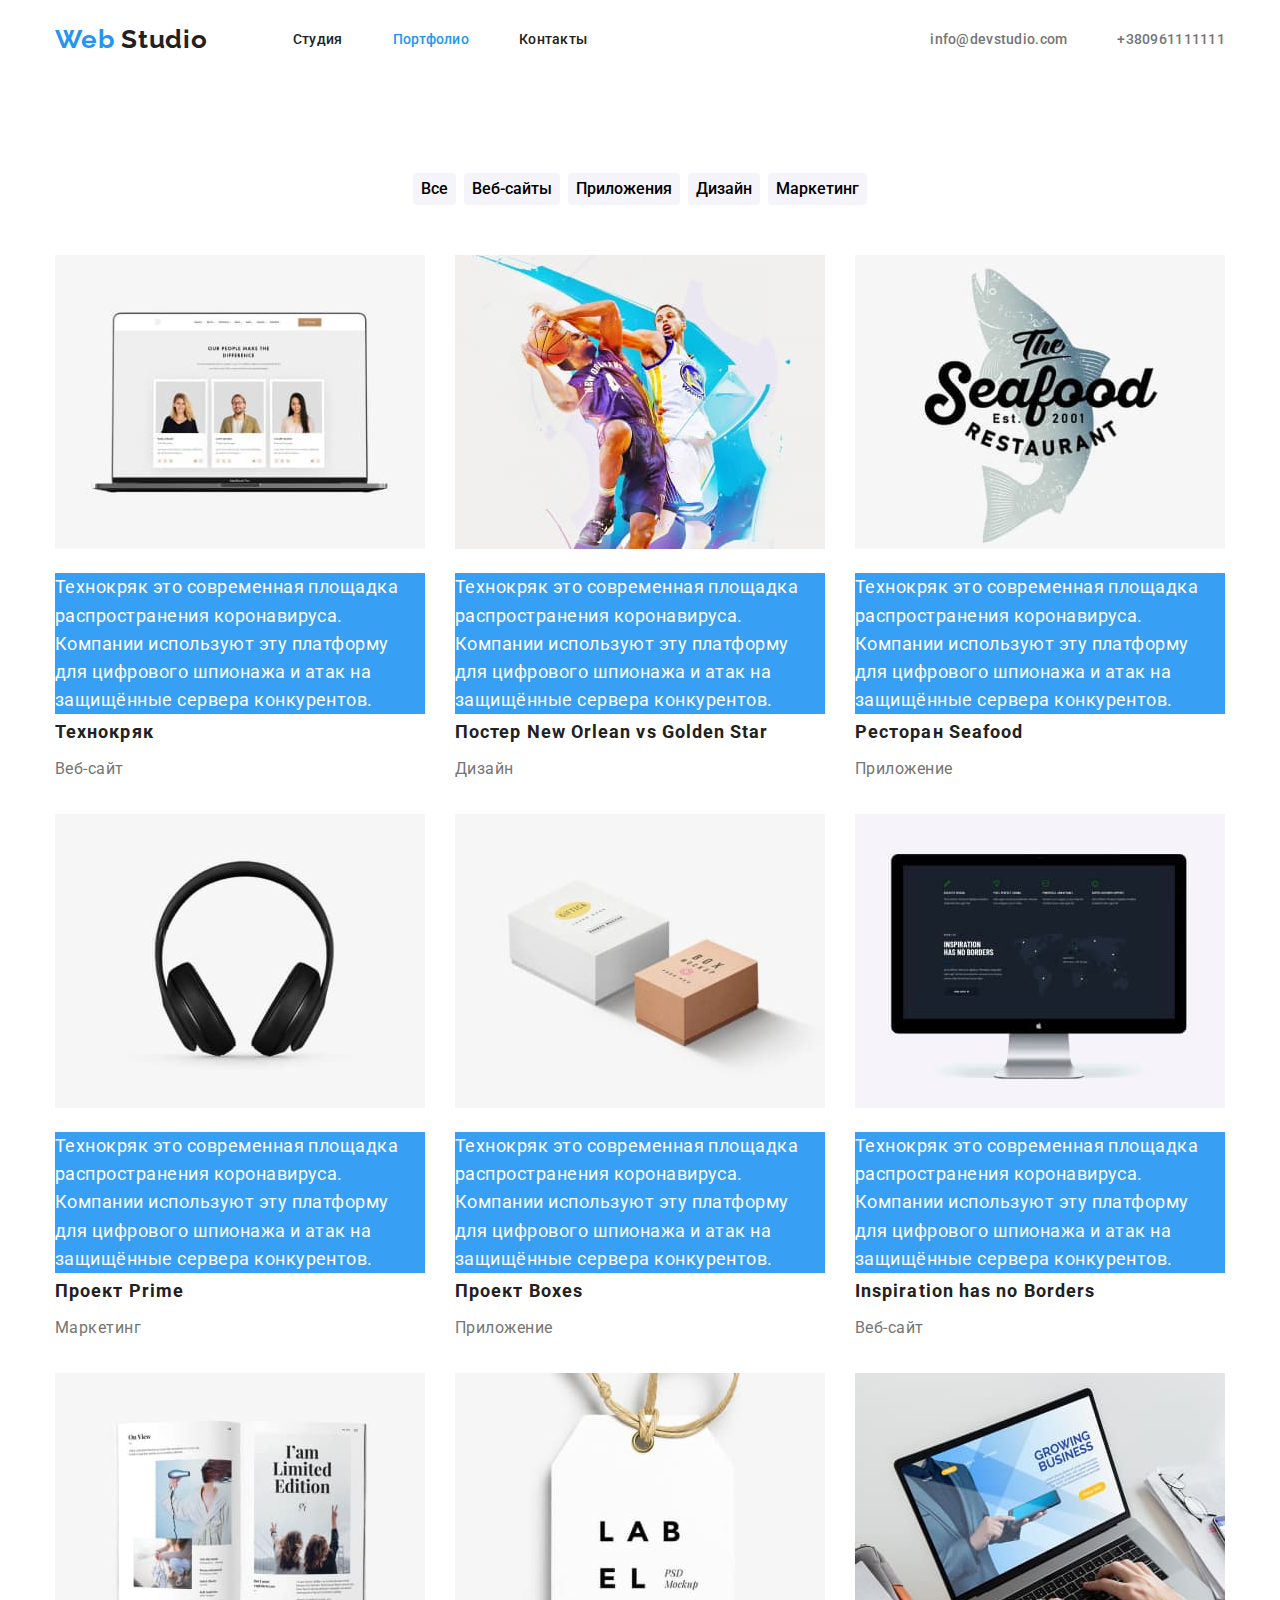
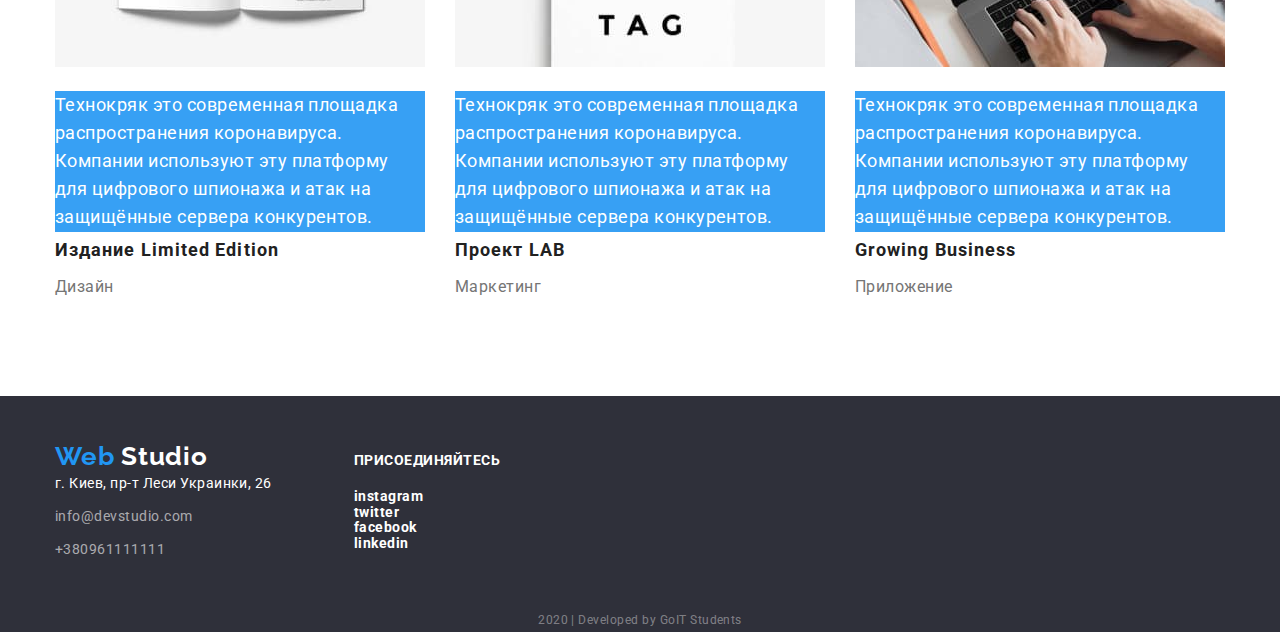
==== portfolio.html @ bda81799 "Оптимизирует изображения" ====
<!DOCTYPE html>
<html lang="ru">
  <head>
    <meta charset="UTF-8" />
    <meta name="viewport" content="width=device-width, initial-scale=1.0" />
    <title>Веб студия</title>
    <link
      href="https://fonts.googleapis.com/css2?family=Raleway:wght@700&family=Roboto:wght@400;500;700;900&display=swap"
      rel="stylesheet"
    />
    <link
      rel="stylesheet"
      href="https://cdnjs.cloudflare.com/ajax/libs/modern-normalize/0.6.0/modern-normalize.min.css"
    />
    <link rel="stylesheet" href="./css/style.css" />
  </head>

  <body>
    <!-- Шапка-->
    <header class="header">
      <!--Навигация сайта-->
      <nav class="nav container">
        <a href="./index.html" lang="en" class="logo-link">
          <span class="logo-web">Web</span> Studio
        </a>

        <ul class="nav-list">
          <li class="nav-items">
            <a href="./index.html" class="link">Студия</a>
          </li>
          <li class="nav-items">
            <a href="./portfolio.html" class="link current">Портфолио</a>
          </li>
          <li class="nav-items"><a href="" class="link">Контакты</a></li>
        </ul>

        <ul class="nav-contakt">
          <li class="nav-items">
            <a href="mailto:info@devstudio.com" class="link-mail"
              >info@devstudio.com</a
            >
          </li>
          <li class="nav-items">
            <a href="tel:+380961111111" class="link-tel">+380961111111</a>
          </li>
        </ul>
      </nav>
    </header>
    <!--Главный контент страницы-->
    <main class="container">
      <!-- Секция работ-->
      <section>
        <h1 class="portfolio">Портфолио</h1>

        <ul class="button-list">
          <li class="button-items">
            <button type="button" class="port-button">Все</button>
          </li>
          <li class="button-items">
            <button type="button" class="port-button">Веб-сайты</button>
          </li>
          <li class="button-items">
            <button type="button" class="port-button">Приложения</button>
          </li>
          <li class="button-items">
            <button type="button" class="port-button">Дизайн</button>
          </li>
          <li class="button-items">
            <button type="button" class="port-button">Маркетинг</button>
          </li>
        </ul>

        <ul class="port-list">
          <li class="port-items">
            <div>
              <img
                class="port-img"
                src="./image/portfolio1.jpg "
                alt="Ноутбук"
                width="370"
              />
              <p class="port-text">
                Технокряк это современная площадка распространения коронавируса.
                Компании используют эту платформу для цифрового шпионажа и атак
                на защищённые сервера конкурентов.
              </p>
            </div>
            <div>
              <h2 class="port-title">Технокряк</h2>
              <p class="port-subtitle">Веб-сайт</p>
            </div>
          </li>

          <li class="port-items">
            <div>
              <img
                class="port-img"
                src="./image/portfolio2.jpg"
                alt="Постер НБА"
                width="370"
              />
              <p class="port-text">
                Технокряк это современная площадка распространения коронавируса.
                Компании используют эту платформу для цифрового шпионажа и атак
                на защищённые сервера конкурентов.
              </p>
            </div>
            <div>
              <h2 class="port-title">Постер New Orlean vs Golden Star</h2>
              <p class="port-subtitle">Дизайн</p>
            </div>
          </li>

          <li class="port-items">
            <div>
              <img
                class="port-img"
                src="./image/portfolio3.jpg"
                alt="Релама ресторана"
                width="370"
              />
              <p class="port-text">
                Технокряк это современная площадка распространения коронавируса.
                Компании используют эту платформу для цифрового шпионажа и атак
                на защищённые сервера конкурентов.
              </p>
            </div>
            <div>
              <h2 class="port-title">Ресторан Seafood</h2>
              <p class="port-subtitle">Приложение</p>
            </div>
          </li>

          <li class="port-items">
            <div>
              <img
                class="port-img"
                src="./image/portfolio4.jpg"
                alt="Наушники"
                width="370"
              />
              <p class="port-text">
                Технокряк это современная площадка распространения коронавируса.
                Компании используют эту платформу для цифрового шпионажа и атак
                на защищённые сервера конкурентов.
              </p>
            </div>
            <div>
              <h2 class="port-title">Проект Prime</h2>
              <p class="port-subtitle">Маркетинг</p>
            </div>
          </li>

          <li class="port-items">
            <div>
              <img
                class="port-img"
                src="./image/portfolio5.jpg"
                alt="Коробки"
                width="370"
              />
              <p class="port-text">
                Технокряк это современная площадка распространения коронавируса.
                Компании используют эту платформу для цифрового шпионажа и атак
                на защищённые сервера конкурентов.
              </p>
            </div>
            <div>
              <h2 class="port-title">Проект Boxes</h2>
              <p class="port-subtitle">Приложение</p>
            </div>
          </li>

          <li class="port-items">
            <div>
              <img
                class="port-img"
                src="./image/portfolio6.jpg"
                alt="Монитор"
                width="370"
              />
              <p class="port-text">
                Технокряк это современная площадка распространения коронавируса.
                Компании используют эту платформу для цифрового шпионажа и атак
                на защищённые сервера конкурентов.
              </p>
            </div>
            <div>
              <h2 class="port-title">Inspiration has no Borders</h2>
              <p class="port-subtitle">Веб-сайт</p>
            </div>
          </li>

          <li class="port-items">
            <div>
              <img
                class="port-img"
                src="./image/portfolio7.jpg"
                alt="Книга"
                width="370"
              />
              <p class="port-text">
                Технокряк это современная площадка распространения коронавируса.
                Компании используют эту платформу для цифрового шпионажа и атак
                на защищённые сервера конкурентов.
              </p>
            </div>
            <div>
              <h2 class="port-title">Издание Limited Edition</h2>
              <p class="port-subtitle">Дизайн</p>
            </div>
          </li>

          <li class="port-items">
            <div>
              <img
                class="port-img"
                src="./image/portfolio8.jpg"
                alt="Лейба"
                width="370"
              />
              <p class="port-text">
                Технокряк это современная площадка распространения коронавируса.
                Компании используют эту платформу для цифрового шпионажа и атак
                на защищённые сервера конкурентов.
              </p>
            </div>
            <div>
              <h2 class="port-title">Проект LAB</h2>
              <p class="port-subtitle">Маркетинг</p>
            </div>
          </li>

          <li class="port-items">
            <div>
              <img
                class="port-img"
                src="./image/portfolio9.jpg"
                alt="Ноутбук"
                width="370"
              />
              <p class="port-text">
                Технокряк это современная площадка распространения коронавируса.
                Компании используют эту платформу для цифрового шпионажа и атак
                на защищённые сервера конкурентов.
              </p>
            </div>
            <div>
              <h2 class="port-title">Growing Business</h2>
              <p class="port-subtitle">Приложение</p>
            </div>
          </li>
        </ul>
      </section>
    </main>

    <!--Подвал-->

    <footer class="footer">
      <div class="container footer-bloks">
        <div class="footer-address">
          <a href="./index.html" lang="en" class="logo-link logo-link-footer">
            <span class="logo-web">Web</span>
            <span class="logo-studio">Studio</span>
          </a>

          <address class="address">
            <ul>
              <li class="address-items">г. Киев, пр-т Леси Украинки, 26</li>
              <li class="address-items">
                <a href="mailto:info@devstudio.com" class="contact-address"
                  >info@devstudio.com</a
                >
              </li>
              <li>
                <a href="tel:+380961111111" class="contact-address"
                  >+380961111111</a
                >
              </li>
            </ul>
          </address>
        </div>

        <div class="social">
          <p class="social-text">Присоединяйтесь</p>

          <ul class="social-list">
            <li>
              <a
                href="https://www.instagram.com/"
                class="social-link"
                target="blank"
                >instagram</a
              >
            </li>
            <li>
              <a href="https://twitter.com/" class="social-link" target="blank"
                >twitter</a
              >
            </li>
            <li>
              <a
                href="https://www.facebook.com/"
                class="social-link"
                target="blank"
                >facebook</a
              >
            </li>
            <li>
              <a
                href="https://www.linkedin.com/"
                class="social-link"
                target="blank"
                >linkedin</a
              >
            </li>
          </ul>
        </div>
      </div>
      <p class="dbr">
        2020 &verbar; Developed by GoIT Students
      </p>
    </footer>
  </body>
</html>
---- css/style.css ----
html {
  box-sizing: border-box;
}

*,
*::after,
*::before {
  box-sizing: inherit;
}

:root {
  --main-color-text: #212121;
  --accent-color: #2196f3;
  --second-color-text: #757575;
  --third-color-text: #ffffff;
}

body {
  margin: 0;
  color: var(--main-color-text);
  background-color: #ffffff;

  font-family: Roboto, sans-serif;
  font-weight: 400;
  letter-spacing: 0.03em;
}

a {
  text-decoration: none;
  color: var(--main-color-text);
}

ul {
  list-style: none;
  margin: 0;
  padding: 0;
}

h1,
h2,
h3,
h4,
h5,
h6 {
  margin: 0;
}

.container {
  margin-right: auto;
  margin-left: auto;
  padding-left: 15px;
  padding-right: 15px;
  width: 1200px;
}

/*шапка*/

.header {
  background-color: #ffffff;
}

.nav {
  display: flex;
  align-items: center;
}

.logo-link {
  font-family: Raleway, sans-serif;
  font-style: normal;
  font-weight: bold;
  font-size: 26px;
  line-height: 1.2;
  /* identical to box height */

  letter-spacing: 0.03em;
}

.logo-link .logo-web {
  color: var(--accent-color);
}

.header .link:hover,
.header .link:focus {
  color: var(--accent-color);
}

.header .link-mail:hover,
.header .link-mail:focus {
  color: var(--accent-color);
}

.header .link-tel:hover,
.header .link-tel:focus {
  color: var(--accent-color);
}
.link-mail,
.link-tel {
  color: var(--second-color-text);
}

.nav .link.current {
  color: var(--accent-color);
}

.nav-contakt,
.nav-list {
  font-weight: 500;
  font-size: 14px;
  line-height: 1.14;
  letter-spacing: 0.02em;
}

.nav-list .link {
  display: block;
  padding-bottom: 32px;
  padding-top: 32px;
}

.link-tel,
.link-mail {
  padding-bottom: 32px;
  padding-top: 32px;
}

.nav-list {
  display: flex;
  margin-left: 85px;
}

.nav-list .nav-items:not(:last-child) {
  margin-right: 50px;
}

.nav-contakt .nav-items:not(:last-child) {
  margin-right: 50px;
}

.nav-contakt {
  display: flex;
  margin-left: auto;
}

/*Главный контент страницы*/

/*Секция герой*/

.section-heroy {
  margin-bottom: 94px;
  text-align: center;
}

.section-heroy .hero-title {
  margin-bottom: 40px;

  color: var(--third-color-text);

  font-weight: 900;
  font-size: 44px;
  line-height: 1.36;
  /* or 136% */

  letter-spacing: 0.06em;
  text-transform: uppercase;
}

.button {
  display: inline-block;
  min-width: 200px;
  padding: 10px 32px;

  color: var(--third-color-text);
  background-color: var(--accent-color);

  font-weight: bold;
  font-size: 16px;
  line-height: 1.88;
  letter-spacing: 0.06em;
}

/*Наши преимущества*/

.section {
  background-color: ##ffffff;
}

.section-iteams-team {
  width: 270px;
}

.section-iteams-team:not(:last-child) {
  margin-right: 30px;
}

.section-items {
  width: calc((100% - 90px) / 4);
}

.section-items:not(:last-child) {
  margin-right: 30px;
}

.advantages {
  display: flex;
  padding-bottom: 94px;
  align-items: center;
}

.section .section-img {
  margin-top: 25px;
  margin-bottom: 55px;
  margin-left: 100px;
}

.section-title {
  color: var(--main-color-text);

  font-weight: bold;
  font-size: 36px;
  line-height: 1.17;

  text-align: center;
}

.section-title.invisible {
  display: none;
}

.section-subtitle {
  margin-bottom: 10px;

  color: var(--main-color-text);

  font-weight: bold;
  font-size: 14px;
  line-height: 1.14;
  /*text-transform: uppercase;*/
}

.advantages .section-subtitle {
  text-transform: uppercase;
}

.comand {
  font-weight: 500;
  font-size: 16px;
  line-height: 1.19;
  text-align: center;
}

.section-text {
  margin: 0;

  color: var(--second-color-text);

  font-size: 14px;
  line-height: 1.71;
}

.profesion {
  font-size: 16px;
  line-height: 1.19;
  text-align: center;
}

.work-items {
  width: calc((100% - 60px) / 3);
}

.work-items:not(:last-child) {
  margin-right: 30px;
}

.work-list {
  display: flex;
  padding-bottom: 94px;
}

.title-work {
  margin-bottom: 50px;
}

.work {
  margin: 0;

  background: rgba(47, 48, 58, 0.8);
  color: var(--third-color-text);

  font-weight: bold;
  font-size: 14px;
  line-height: 1.14;
  text-align: center;
  text-transform: uppercase;
}

.section-title-team {
  margin-bottom: 50px;
  text-align: center;
}

.team-list {
  display: flex;
  padding-bottom: 94px;
}

.team-img {
  margin-bottom: 30px;
}

.team {
  background-color: #f5f4fa;
}

.team-social {
  text-align: center;
}

/* Клиенты*/

.title-customers {
  margin-bottom: 50px;
}

.client-list {
  display: flex;
  padding-bottom: 94px;
}

.client-items:not(:last-child) {
  margin-right: 30px;
}

/*Футер*/

/*Cоц сети*/

.social-list .social-link {
  color: var(--third-color-text);
}

.social-link:hover,
.social-link:focus {
  color: var(--accent-color);
}

.footer {
  background-color: #2f303a;
}

.address {
  color: var(--third-color-text);

  font-size: 14px;
  font-style: normal;
  line-height: 1.71;
}

.address-items {
  margin-bottom: 9px;
}

.logo-link .logo-studio {
  color: var(--third-color-text);
}

.logo-link-footer {
  margin-bottom: 8px;
}

.address .contact-address {
  color: rgba(255, 255, 255, 0.6);
}

.footer-address {
  margin-top: 45px;
  margin-bottom: 46px;
  width: 230px;
}

.social {
  margin-left: 69px;
  margin-top: 57px;
  width: 206px;

  color: var(--third-color-text);

  font-weight: bold;
  font-size: 14px;
  line-height: 1.14;
}

.social-text {
  margin-top: 0;
  margin-bottom: 20px;
  text-transform: uppercase;
}

.footer-bloks {
  display: flex;
}

.dbr {
  margin-top: 0;
  margin-bottom: 21px;
  color: rgba(255, 255, 255, 0.4);

  font-size: 12px;
  line-height: 2;

  text-align: center;
  margin: 0;
}

/* Портфолио*/

.portfolio {
  background-color: #e5e5e5;
  display: none;
}

.port-button:hover,
.port-button:focus {
  color: #ffffff;
  background-color: var(--accent-color);
}

.port-button {
  background-color: #f5f4fa;
  border-color: transparent;
  border-radius: 4px;

  font-family: Roboto;
  font-style: normal;
  font-weight: 500;
  font-size: 16px;
  line-height: 1.63;
}

.button-items:not(:last-child) {
  margin-right: 8px;
}

.button-list {
  display: flex;
  margin-top: 93px;
  margin-bottom: 50px;
  justify-content: center;
}

.port-title {
  margin-bottom: 4px;

  color: var(--main-color-text);

  font-weight: bold;
  font-size: 18px;
  line-height: 2;

  letter-spacing: 0.06em;
}

.port-subtitle {
  margin: 0;

  color: var(--second-color-text);

  font-weight: normal;
  font-size: 16px;
  line-height: 1.88;
}

.port-text {
  margin: 0;

  color: var(--third-color-text);
  background-color: rgba(33, 150, 243, 0.9);

  font-weight: normal;
  font-size: 18px;
  line-height: 1.56;
}

.port-list {
  display: flex;
  flex-wrap: wrap;
}

.port-img {
  margin-bottom: 20px;
}

.port-items {
  width: 370px;
  margin-right: 30px;
  margin-bottom: 30px;
}

.port-items:nth-child(3n) {
  margin-right: 0;
}

.port-items:nth-last-child(-n + 3) {
  margin-bottom: 0;
  padding-bottom: 94px;
}
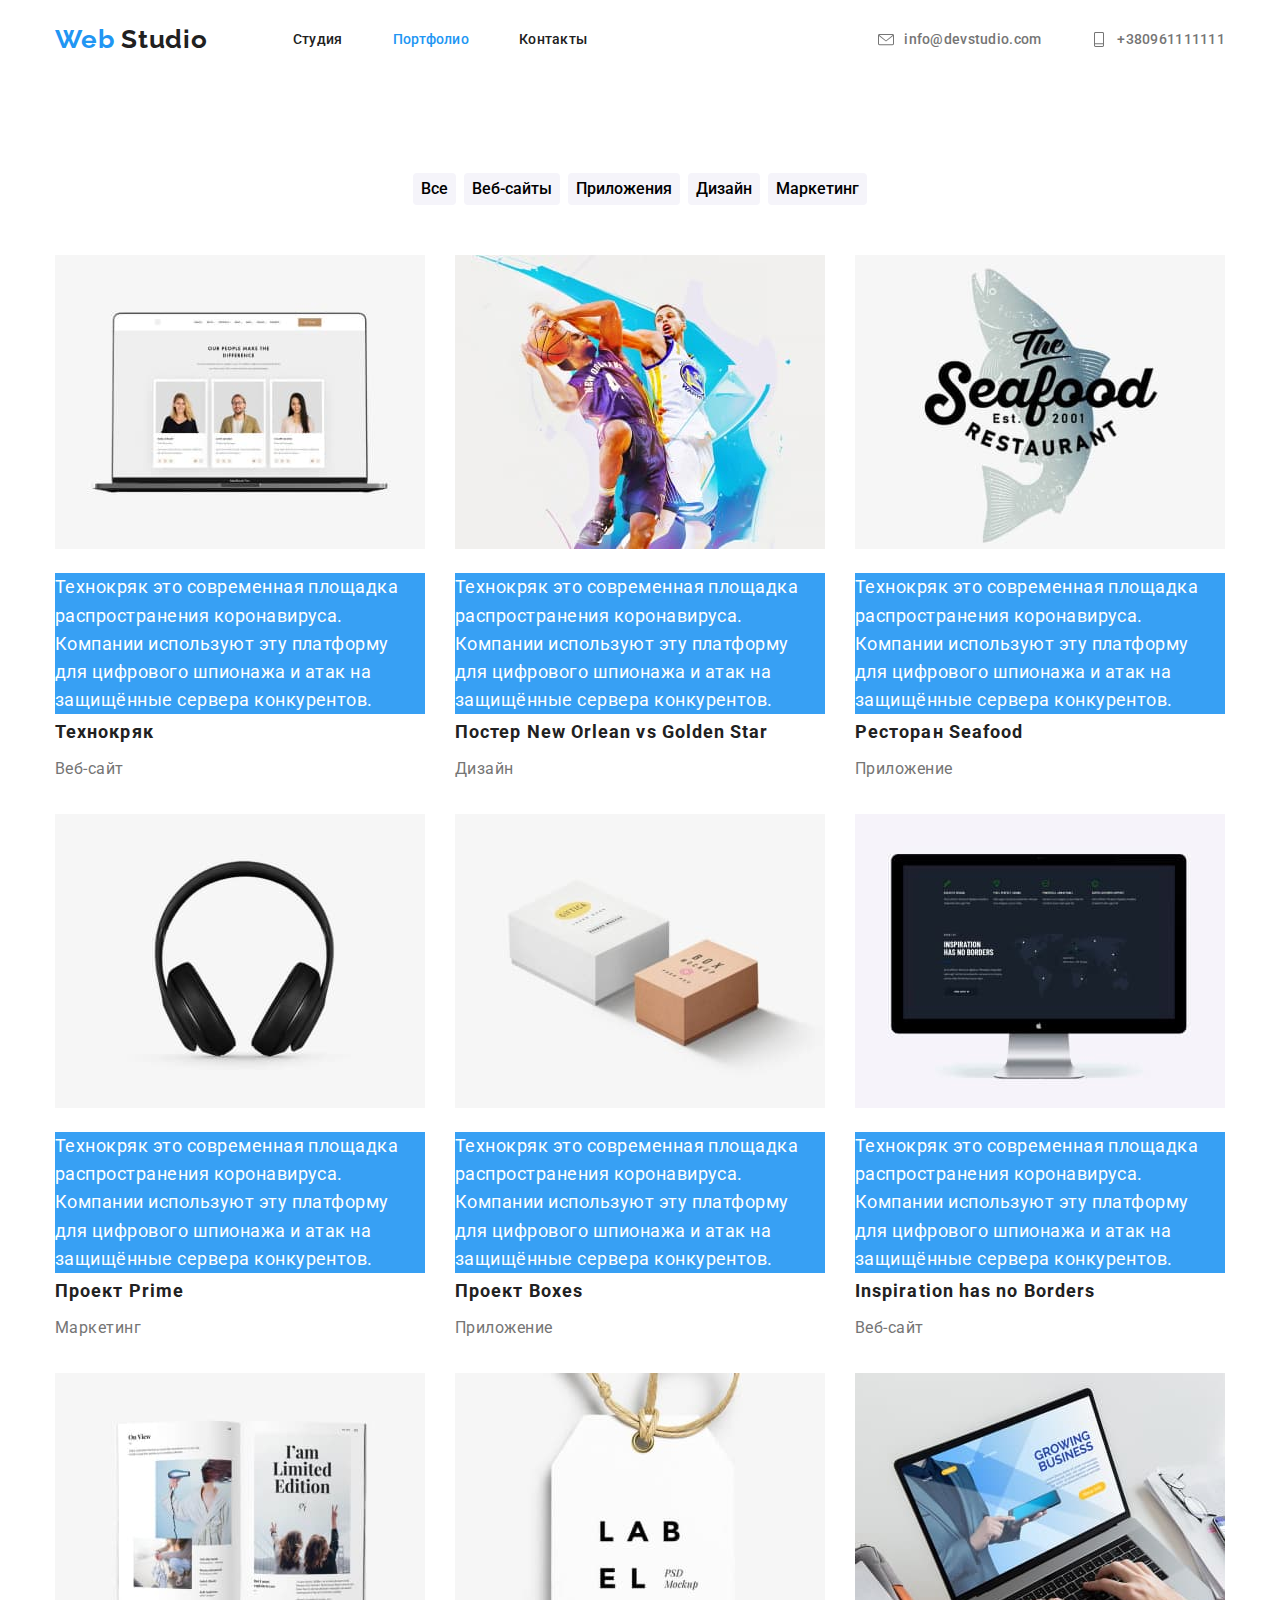
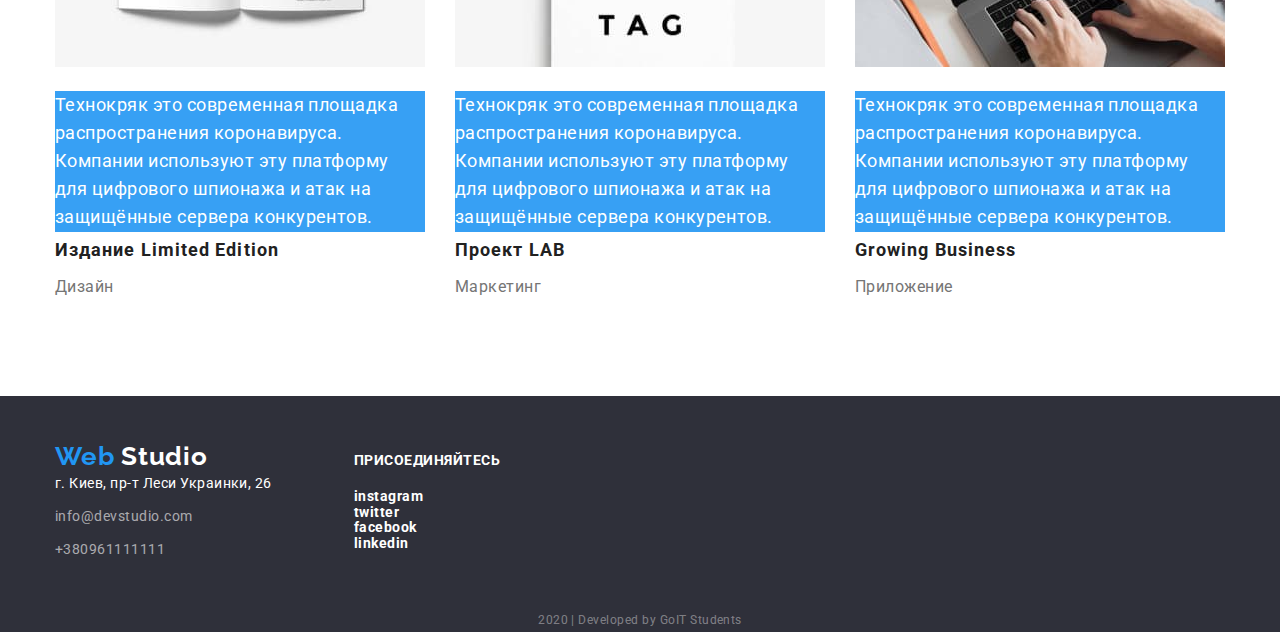
==== commit 4feedaf9: "Добавляет бекграунд героя, иконки тел. и эьейл, иконки в преимущества" ====
--- a/portfolio.html
+++ b/portfolio.html
@@ -35,12 +35,12 @@
         </ul>
 
         <ul class="nav-contakt">
-          <li class="nav-items">
+          <li class="nav-items mail">
             <a href="mailto:info@devstudio.com" class="link-mail"
               >info@devstudio.com</a
             >
           </li>
-          <li class="nav-items">
+          <li class="nav-items tell">
             <a href="tel:+380961111111" class="link-tel">+380961111111</a>
           </li>
         </ul>
--- a/css/style.css
+++ b/css/style.css
@@ -137,16 +137,57 @@
 
 .nav-contakt {
   display: flex;
+  /*align-items: center;*/
   margin-left: auto;
 }
 
+.nav-contakt .nav-items {
+  display: flex;
+  align-items: center;
+}
+
+.nav-contakt .mail::before {
+  display: flex;
+  content: '';
+  background-image: url(../image/list.svg);
+  background-repeat: no-repeat;
+  background-position: center;
+  width: 16px;
+  height: 16px;
+  margin-right: 10px;
+}
+
+.nav-contakt .tell::before {
+  content: '';
+  display: flex;
+  width: 16px;
+  height: 16px;
+  margin-right: 10px;
+  background-image: url(../image/phone.svg);
+  background-repeat: no-repeat;
+  background-position: center;
+}
+
 /*Главный контент страницы*/
 
 /*Секция герой*/
 
 .section-heroy {
-  margin-bottom: 94px;
-  text-align: center;
+  padding-bottom: 200px;
+  padding-top: 200px;
+  margin-right: auto;
+  margin-left: auto;
+  text-align: center;
+
+  background-image: linear-gradient(
+      rgba(47, 48, 58, 0.8),
+      rgba(47, 48, 58, 0.8)
+    ),
+    url(../image/heroy-img.jpg);
+  max-width: 1600px;
+  height: 600px;
+  background-position: center;
+  background-size: cover;
 }
 
 .section-heroy .hero-title {
@@ -195,6 +236,33 @@
   width: calc((100% - 90px) / 4);
 }
 
+.section-items::before {
+  display: flex;
+  content: '';
+  width: 270px;
+  height: 120px;
+  background: #f5f4fa;
+  margin-bottom: 30px;
+  background-repeat: no-repeat;
+  background-position: center;
+}
+
+.antenna::before {
+  background-image: url(../image/antenna.svg);
+}
+
+.clock::before {
+  background-image: url(../image/clock.svg);
+}
+
+.vector::before {
+  background-image: url(../image/Vector.svg);
+}
+
+.astronaut::before {
+  background-image: url(../image/astronaut.svg);
+}
+
 .section-items:not(:last-child) {
   margin-right: 30px;
 }
@@ -202,6 +270,7 @@
 .advantages {
   display: flex;
   padding-bottom: 94px;
+  padding-top: 112px;
   align-items: center;
 }
 
@@ -223,6 +292,7 @@
 
 .section-title.invisible {
   display: none;
+  padding-top: 112px;
 }
 
 .section-subtitle {
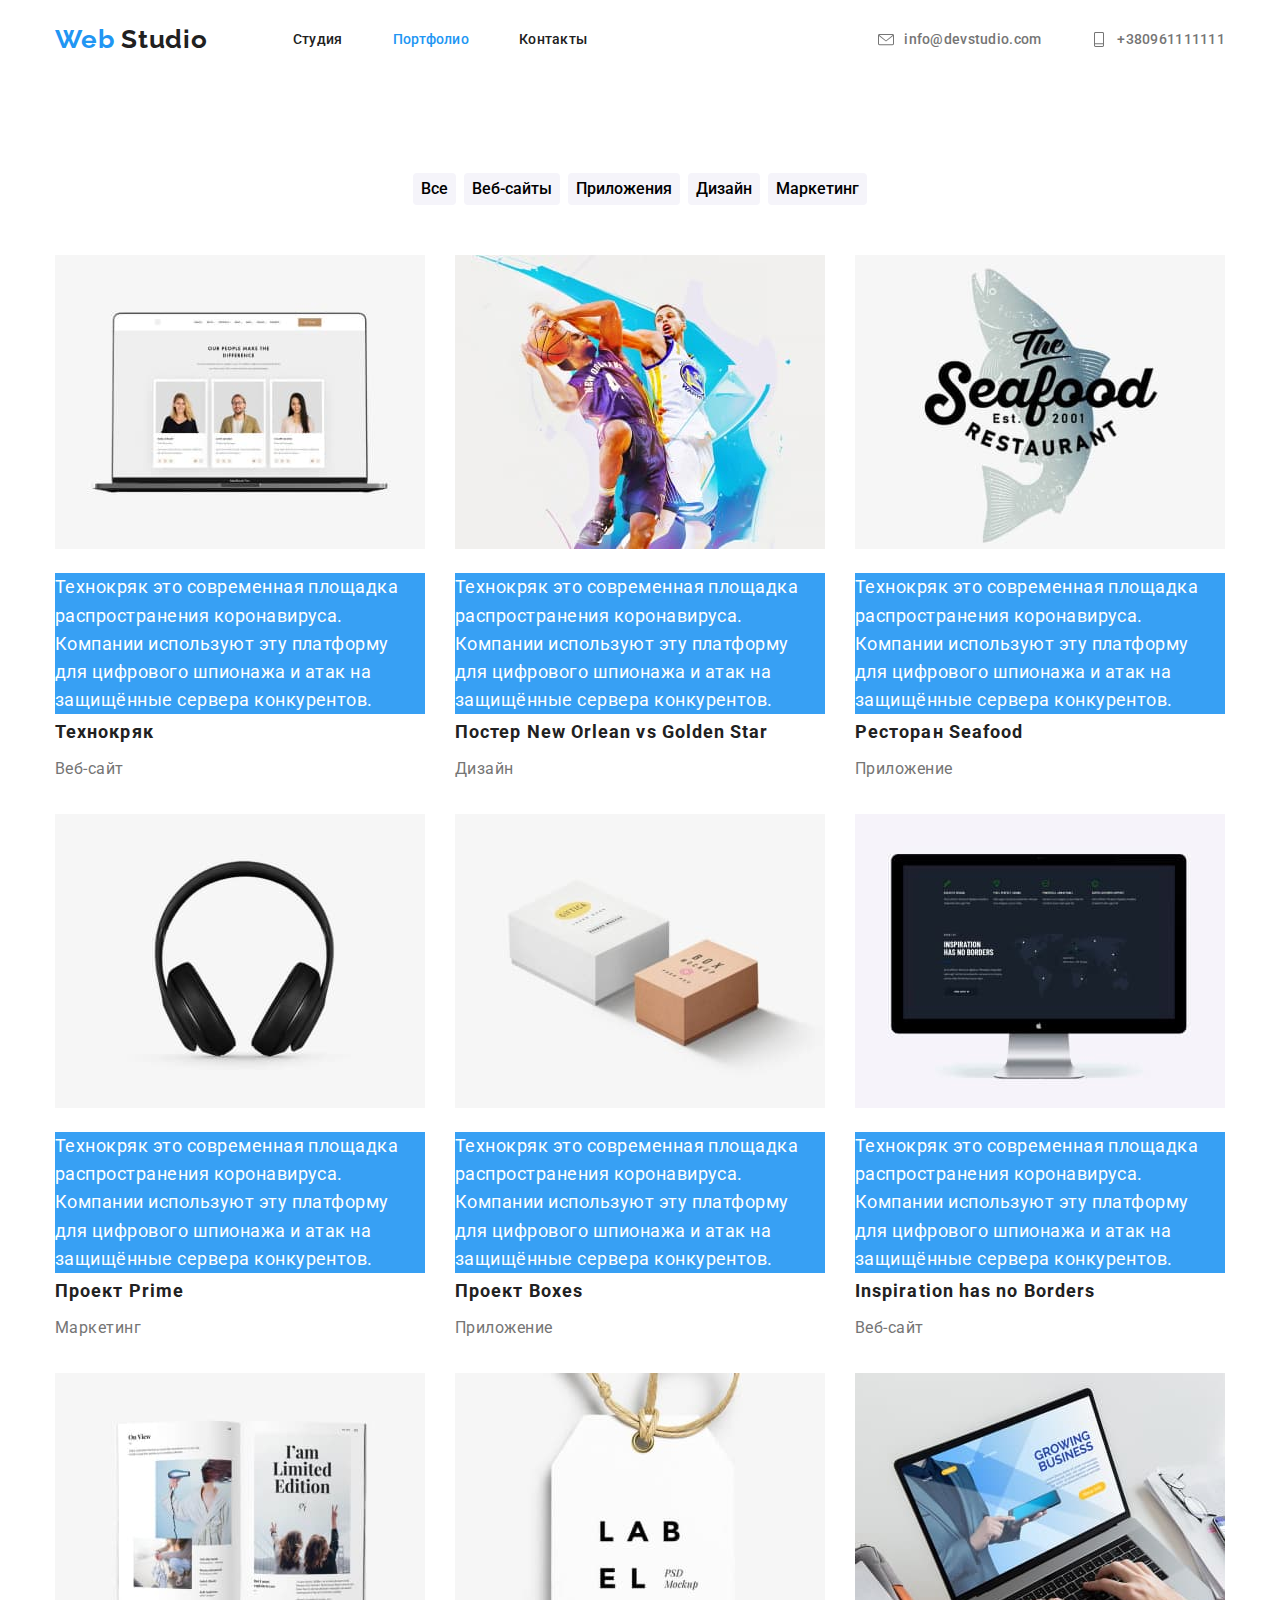
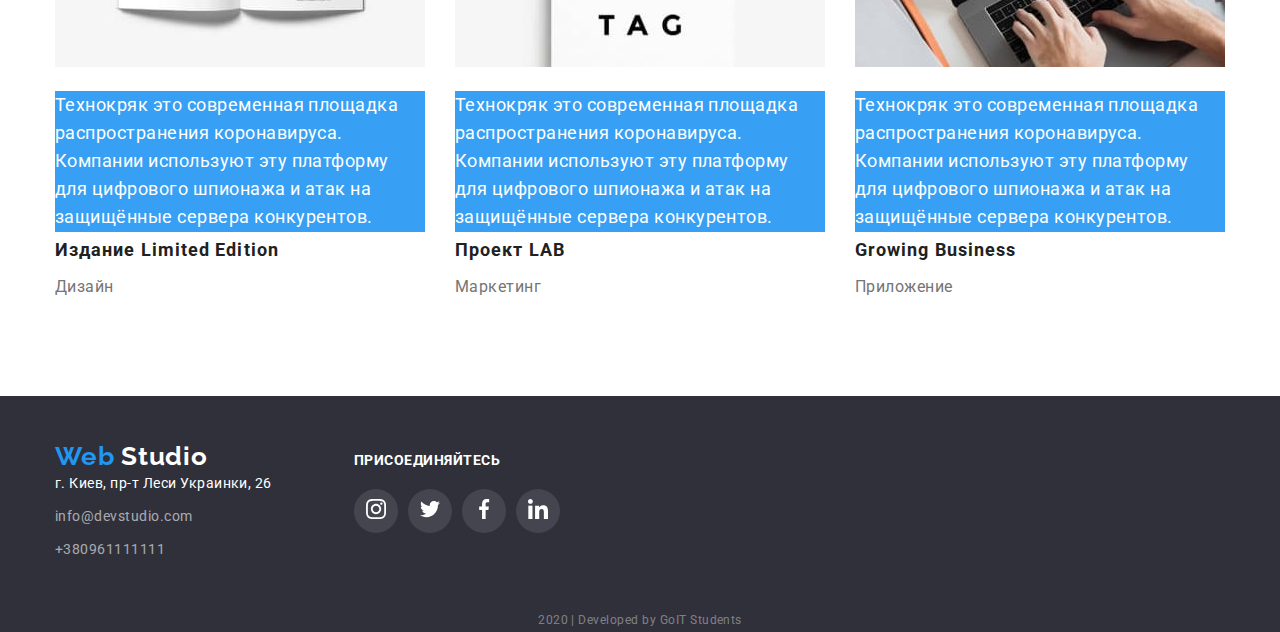
==== commit 38ef01a5: "Добавляет иконки соц. сетей в футере, эфект тени в команде и в картах портфолио" ====
--- a/portfolio.html
+++ b/portfolio.html
@@ -285,34 +285,36 @@
           <p class="social-text">Присоединяйтесь</p>
 
           <ul class="social-list">
-            <li>
+            <li class="socials insta">
               <a
                 href="https://www.instagram.com/"
                 class="social-link"
                 target="blank"
-                >instagram</a
-              >
+                ><img src="./image/instagram.svg" alt="insta"
+              /></a>
             </li>
-            <li>
+            <li class="socials twit">
               <a href="https://twitter.com/" class="social-link" target="blank"
-                >twitter</a
-              >
+                ><img src="./image/twitter.svg" alt="twit" />
+              </a>
             </li>
-            <li>
+            <li class="socials face">
               <a
                 href="https://www.facebook.com/"
                 class="social-link"
                 target="blank"
-                >facebook</a
               >
+                <img src="./image/facebook.svg" alt="fk" />
+              </a>
             </li>
-            <li>
+            <li class="socials linked">
               <a
                 href="https://www.linkedin.com/"
                 class="social-link"
                 target="blank"
-                >linkedin</a
               >
+                <img src="./image/linkedin.svg" alt="in" />
+              </a>
             </li>
           </ul>
         </div>
--- a/css/style.css
+++ b/css/style.css
@@ -226,6 +226,10 @@
 
 .section-iteams-team {
   width: 270px;
+  background-color: var(--third-color-text);
+  box-shadow: 0px 2px 1px rgba(0, 0, 0, 0.2), 0px 1px 1px rgba(0, 0, 0, 0.14),
+    0px 1px 3px rgba(0, 0, 0, 0.12);
+  border-radius: 0px 0px 4px 4px;
 }
 
 .section-iteams-team:not(:last-child) {
@@ -403,6 +407,56 @@
 
 /*Cоц сети*/
 
+.footer .social-list {
+  display: flex;
+}
+
+.socials {
+  display: flex;
+  width: 44px;
+  height: 44px;
+  background-color: rgba(255, 255, 255, 0.1);
+  border-radius: 50px;
+  justify-content: center;
+  align-items: center;
+  padding: 12px;
+}
+
+.socials:not(:last-child) {
+  margin-right: 10px;
+}
+
+/*.footer .insta {
+  background-image: url(../image/instagram.svg);
+  background-repeat: no-repeat;
+  background-position: center;
+}
+
+.footer .twit {
+  background-image: url(../image/twitter.svg);
+  background-repeat: no-repeat;
+  background-position: center;
+}
+
+.footer .face {
+  background-image: url(../image/facebook.svg);
+  background-repeat: no-repeat;
+  background-position: center;
+}
+
+.footer .linked {
+  background-image: url(../image/linkedin.svg);
+  background-repeat: no-repeat;
+  background-position: center;
+}*/
+
+.footer .insta:hover,
+.footer .twit:hover,
+.footer .face:hover,
+.footer .linked:hover {
+  background-color: var(--accent-color);
+}
+
 .social-list .social-link {
   color: var(--third-color-text);
 }
@@ -552,6 +606,7 @@
 .port-list {
   display: flex;
   flex-wrap: wrap;
+  padding-bottom: 94px;
 }
 
 .port-img {
@@ -570,5 +625,8 @@
 
 .port-items:nth-last-child(-n + 3) {
   margin-bottom: 0;
-  padding-bottom: 94px;
-}
+}
+
+.port-list .port-items:hover {
+  box-shadow: 0px 4px 4px rgba(0, 0, 0, 0.25);
+}
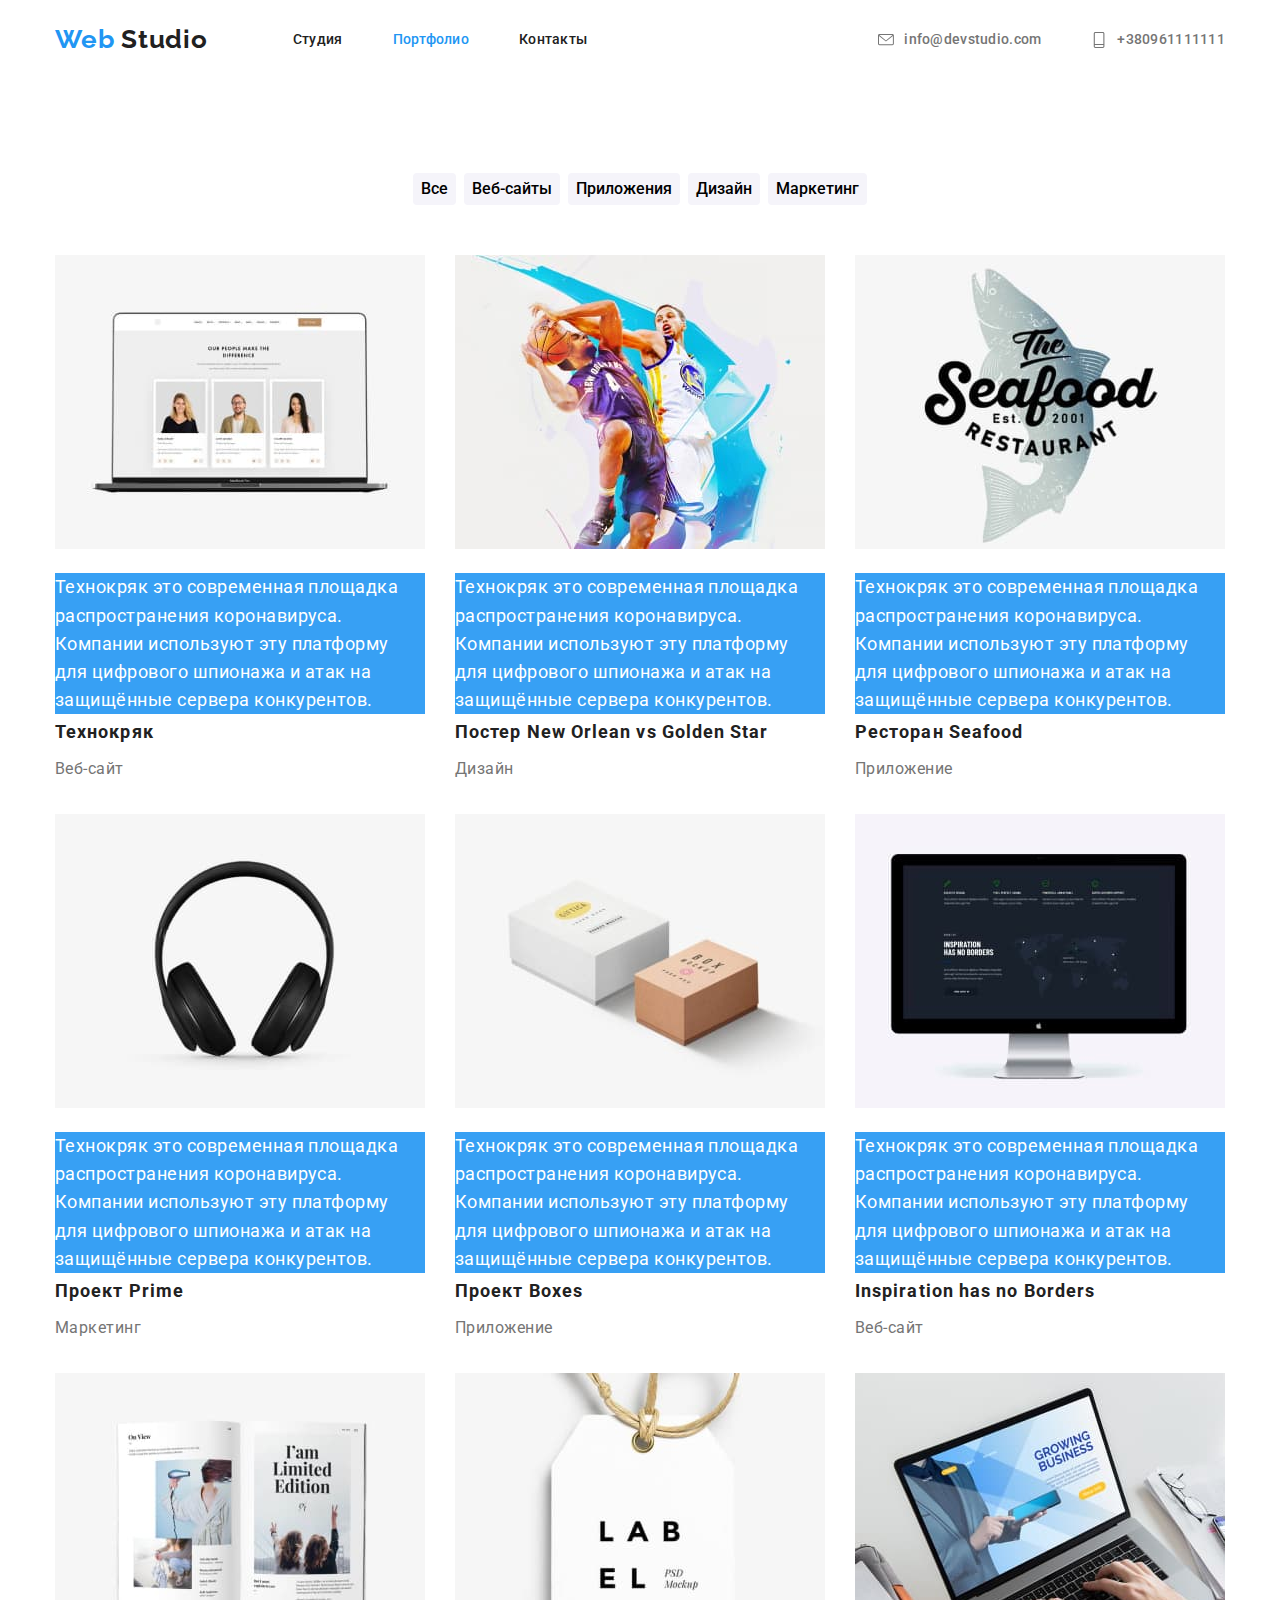
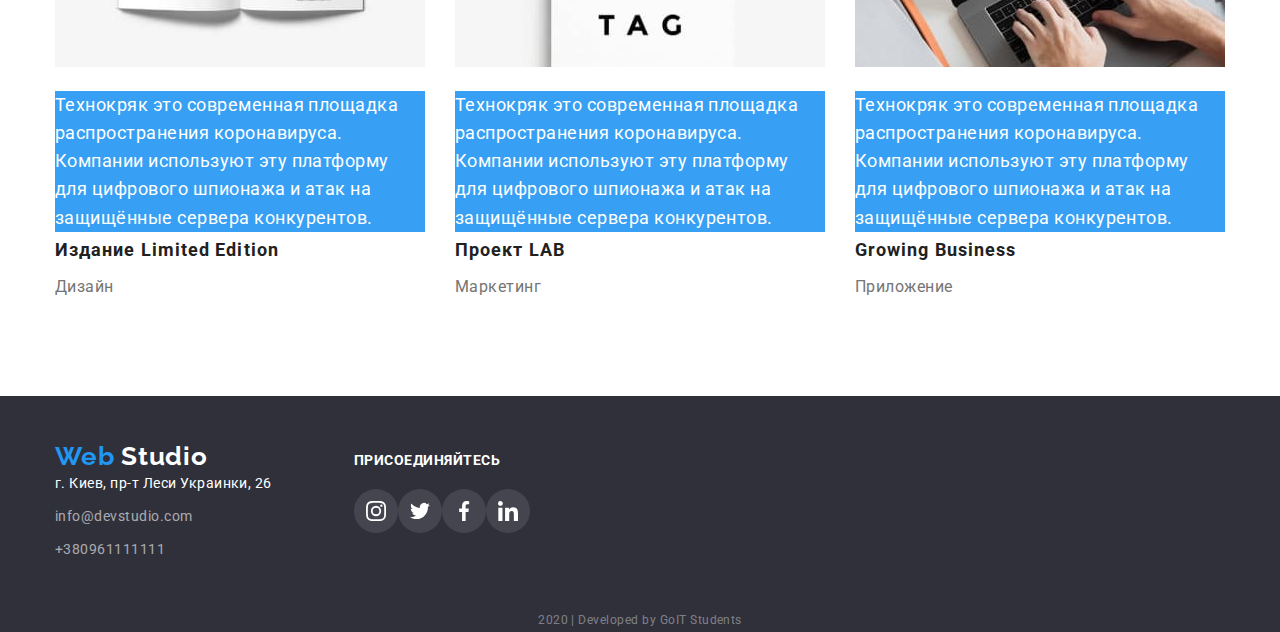
==== commit a6810e5a: "Добавляет свж клиентов, соц.сетей в команде, футере и портфолио" ====
--- a/portfolio.html
+++ b/portfolio.html
@@ -25,9 +25,7 @@
         </a>
 
         <ul class="nav-list">
-          <li class="nav-items">
-            <a href="./index.html" class="link">Студия</a>
-          </li>
+          <li class="nav-items"><a href="" class="link">Студия</a></li>
           <li class="nav-items">
             <a href="./portfolio.html" class="link current">Портфолио</a>
           </li>
@@ -36,12 +34,20 @@
 
         <ul class="nav-contakt">
           <li class="nav-items mail">
-            <a href="mailto:info@devstudio.com" class="link-mail"
-              >info@devstudio.com</a
+            <a href="mailto:info@devstudio.com" class="link-mail">
+              <svg class="icon">
+                <use href="./image/sprite.svg#list"></use>
+              </svg>
+              info@devstudio.com
+            </a>
+          </li>
+          <li class="nav-items tell">
+            <a href="tel:+380961111111" class="link-tel">
+              <svg class="icon">
+                <use href="./image/sprite.svg#phone"></use>
+              </svg>
+              +380961111111</a
             >
-          </li>
-          <li class="nav-items tell">
-            <a href="tel:+380961111111" class="link-tel">+380961111111</a>
           </li>
         </ul>
       </nav>
@@ -285,35 +291,56 @@
           <p class="social-text">Присоединяйтесь</p>
 
           <ul class="social-list">
-            <li class="socials insta">
+            <li class="insta">
               <a
                 href="https://www.instagram.com/"
                 class="social-link"
                 target="blank"
-                ><img src="./image/instagram.svg" alt="insta"
-              /></a>
-            </li>
-            <li class="socials twit">
-              <a href="https://twitter.com/" class="social-link" target="blank"
-                ><img src="./image/twitter.svg" alt="twit" />
+              >
+                <!--<img src="./image/instagram.svg" alt="insta" />-->
+                <div class="socials-footer">
+                  <svg width="20" height="20" class="logo-social-footer">
+                    <use href="./image/sprite.svg#instagram"></use>
+                  </svg>
+                </div>
               </a>
             </li>
-            <li class="socials face">
+            <li class="twit">
+              <a href="https://twitter.com/" class="social-link" target="blank">
+                <!--<img src="./image/twitter.svg" alt="twit" />-->
+                <div class="socials-footer">
+                  <svg width="20" height="20" class="logo-social-footer">
+                    <use href="./image/sprite.svg#twitter"></use>
+                  </svg>
+                </div>
+              </a>
+            </li>
+            <li class="face">
               <a
                 href="https://www.facebook.com/"
                 class="social-link"
                 target="blank"
               >
-                <img src="./image/facebook.svg" alt="fk" />
+                <!-- <img src="./image/facebook.svg" alt="fk" />-->
+                <div class="socials-footer">
+                  <svg width="20" height="20" class="logo-social-footer">
+                    <use href="./image/sprite.svg#facebook"></use>
+                  </svg>
+                </div>
               </a>
             </li>
-            <li class="socials linked">
+            <li class="linked">
               <a
                 href="https://www.linkedin.com/"
                 class="social-link"
                 target="blank"
               >
-                <img src="./image/linkedin.svg" alt="in" />
+                <!--<img src="./image/linkedin.svg" alt="in" />-->
+                <div class="socials-footer">
+                  <svg width="20" height="20" class="logo-social-footer">
+                    <use href="./image/sprite.svg#linkedin"></use>
+                  </svg>
+                </div>
               </a>
             </li>
           </ul>
--- a/css/style.css
+++ b/css/style.css
@@ -145,7 +145,19 @@
   display: flex;
   align-items: center;
 }
-
+.nav-contakt .link-mail,
+.nav-contakt .link-tel {
+  display: inline-flex;
+  align-items: center;
+}
+
+.icon {
+  width: 16px;
+  height: 16px;
+  margin-right: 10px;
+  fill: currentColor;
+}
+/*
 .nav-contakt .mail::before {
   display: flex;
   content: '';
@@ -167,6 +179,7 @@
   background-repeat: no-repeat;
   background-position: center;
 }
+*/
 
 /*Главный контент страницы*/
 
@@ -221,7 +234,7 @@
 /*Наши преимущества*/
 
 .section {
-  background-color: ##ffffff;
+  background-color: #ffffff;
 }
 
 .section-iteams-team {
@@ -230,6 +243,7 @@
   box-shadow: 0px 2px 1px rgba(0, 0, 0, 0.2), 0px 1px 1px rgba(0, 0, 0, 0.14),
     0px 1px 3px rgba(0, 0, 0, 0.12);
   border-radius: 0px 0px 4px 4px;
+  padding-bottom: 24px;
 }
 
 .section-iteams-team:not(:last-child) {
@@ -240,6 +254,7 @@
   width: calc((100% - 90px) / 4);
 }
 
+/*
 .section-items::before {
   display: flex;
   content: '';
@@ -266,6 +281,23 @@
 .astronaut::before {
   background-image: url(../image/astronaut.svg);
 }
+*/
+
+.container-advantages {
+  width: 270px;
+  height: 120px;
+  background-color: #f5f4fa;
+  border-radius: 4px;
+  margin-bottom: 30px;
+  display: flex;
+  align-items: center;
+  justify-content: center;
+}
+.icon-advantages {
+  width: 70px;
+  height: 70px;
+  align-items: center;
+}
 
 .section-items:not(:last-child) {
   margin-right: 30px;
@@ -354,6 +386,10 @@
 }
 
 .work {
+  display: flex;
+  align-items: center;
+  justify-content: center;
+  height: 70px;
   margin: 0;
 
   background: rgba(47, 48, 58, 0.8);
@@ -385,10 +421,26 @@
 }
 
 .team-social {
-  text-align: center;
-}
-
+  display: flex;
+  justify-content: center;
+}
+
+.socials-item {
+  margin-top: 16px;
+}
+
+.socials-item:hover,
+.socials-item:focus {
+  background-color: var(--accent-color);
+}
+
+.socials-item:not(:last-child) {
+  margin-right: 10px;
+}
 /* Клиенты*/
+.client {
+  padding-top: 94px;
+}
 
 .title-customers {
   margin-bottom: 50px;
@@ -399,6 +451,36 @@
   padding-bottom: 94px;
 }
 
+.client-bgt {
+  display: flex;
+  align-items: center;
+  justify-content: center;
+  border: 1px solid #afb1b8;
+  border-radius: 4px;
+  width: 170px;
+  height: 90px;
+}
+
+.logo-client {
+  fill: #afb1b8;
+}
+
+.client-bgt:hover,
+.client-bgt:focus {
+  border-color: var(--accent-color);
+}
+
+.logo-client:hover,
+.logo-client:focus {
+  fill: var(--accent-color);
+}
+
+.client-link {
+  display: flex;
+  align-items: center;
+  justify-content: center;
+}
+
 .client-items:not(:last-child) {
   margin-right: 30px;
 }
@@ -411,7 +493,7 @@
   display: flex;
 }
 
-.socials {
+.socials-footer {
   display: flex;
   width: 44px;
   height: 44px;
@@ -421,11 +503,18 @@
   align-items: center;
   padding: 12px;
 }
-
-.socials:not(:last-child) {
+.socials-footer:hover,
+.socials-footer:focus {
+  background-color: var(--accent-color);
+}
+
+.socials-footer:not(:last-child) {
   margin-right: 10px;
 }
 
+.logo-social-footer {
+  fill: var(--third-color-text);
+}
 /*.footer .insta {
   background-image: url(../image/instagram.svg);
   background-repeat: no-repeat;
@@ -449,16 +538,37 @@
   background-repeat: no-repeat;
   background-position: center;
 }*/
-
+/*
 .footer .insta:hover,
 .footer .twit:hover,
 .footer .face:hover,
 .footer .linked:hover {
   background-color: var(--accent-color);
 }
-
-.social-list .social-link {
-  color: var(--third-color-text);
+*/
+.team-social .socials-item {
+  display: flex;
+  align-items: center;
+  justify-content: center;
+
+  width: 44px;
+  height: 44px;
+  border-radius: 50px;
+  cursor: pointer;
+}
+
+.social-link {
+  display: flex;
+}
+
+.socials-item .logo-social {
+  align-items: center;
+  fill: #afb1b8;
+}
+
+.logo-social:hover,
+.logo-social:focus {
+  fill: var(--third-color-text);
 }
 
 .social-link:hover,
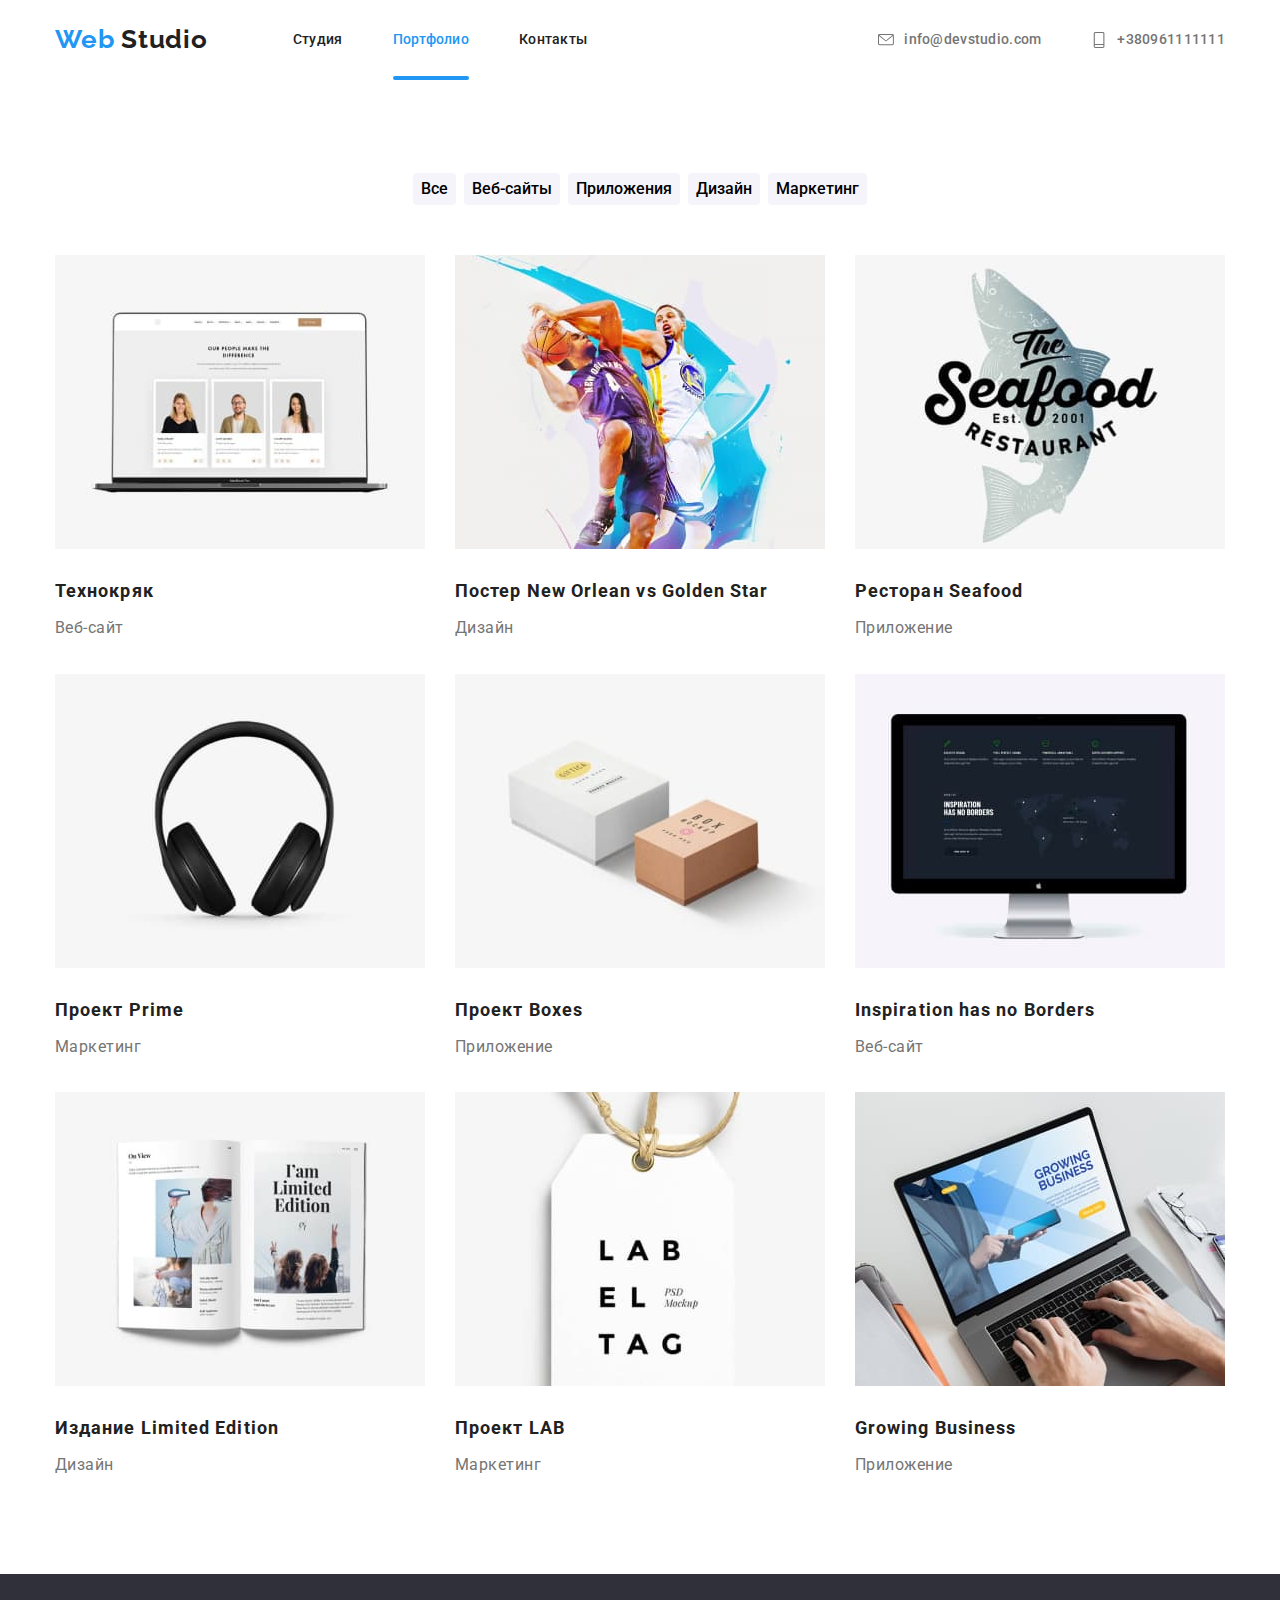
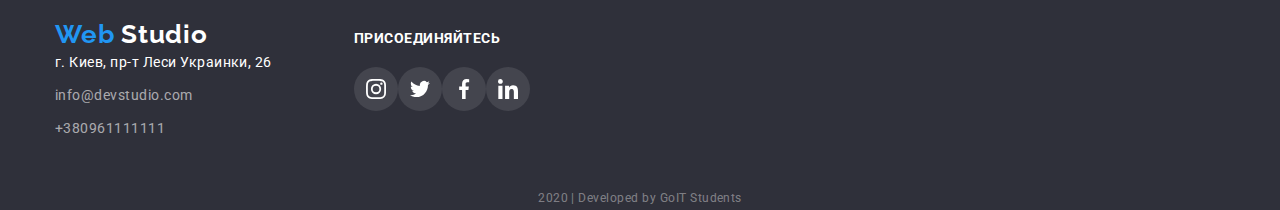
==== commit 0cec27e3: "Добавляет позиционирование в "Наших преимуществах, в портфолио, подчёркивание активной страници"" ====
--- a/portfolio.html
+++ b/portfolio.html
@@ -25,7 +25,9 @@
         </a>
 
         <ul class="nav-list">
-          <li class="nav-items"><a href="" class="link">Студия</a></li>
+          <li class="nav-items">
+            <a href="./index.html" class="link">Студия</a>
+          </li>
           <li class="nav-items">
             <a href="./portfolio.html" class="link current">Портфолио</a>
           </li>
@@ -78,7 +80,7 @@
 
         <ul class="port-list">
           <li class="port-items">
-            <div>
+            <div class="port-description">
               <img
                 class="port-img"
                 src="./image/portfolio1.jpg "
@@ -98,7 +100,7 @@
           </li>
 
           <li class="port-items">
-            <div>
+            <div class="port-description">
               <img
                 class="port-img"
                 src="./image/portfolio2.jpg"
@@ -118,7 +120,7 @@
           </li>
 
           <li class="port-items">
-            <div>
+            <div class="port-description">
               <img
                 class="port-img"
                 src="./image/portfolio3.jpg"
@@ -138,7 +140,7 @@
           </li>
 
           <li class="port-items">
-            <div>
+            <div class="port-description">
               <img
                 class="port-img"
                 src="./image/portfolio4.jpg"
@@ -158,7 +160,7 @@
           </li>
 
           <li class="port-items">
-            <div>
+            <div class="port-description">
               <img
                 class="port-img"
                 src="./image/portfolio5.jpg"
@@ -178,7 +180,7 @@
           </li>
 
           <li class="port-items">
-            <div>
+            <div class="port-description">
               <img
                 class="port-img"
                 src="./image/portfolio6.jpg"
@@ -198,7 +200,7 @@
           </li>
 
           <li class="port-items">
-            <div>
+            <div class="port-description">
               <img
                 class="port-img"
                 src="./image/portfolio7.jpg"
@@ -218,7 +220,7 @@
           </li>
 
           <li class="port-items">
-            <div>
+            <div class="port-description">
               <img
                 class="port-img"
                 src="./image/portfolio8.jpg"
@@ -238,7 +240,7 @@
           </li>
 
           <li class="port-items">
-            <div>
+            <div class="port-description">
               <img
                 class="port-img"
                 src="./image/portfolio9.jpg"
--- a/css/style.css
+++ b/css/style.css
@@ -100,6 +100,24 @@
 
 .nav .link.current {
   color: var(--accent-color);
+}
+
+.nav .link.current::after {
+  position: absolute;
+
+  content: '';
+  display: inline-block;
+  height: 4px;
+  width: 100%;
+  bottom: 0;
+  right: 0;
+
+  background-color: var(--accent-color);
+  border-radius: 2px;
+}
+
+.nav-list .nav-items {
+  position: relative;
 }
 
 .nav-contakt,
@@ -205,6 +223,9 @@
 
 .section-heroy .hero-title {
   margin-bottom: 40px;
+  width: 696px;
+  margin-left: auto;
+  margin-right: auto;
 
   color: var(--third-color-text);
 
@@ -221,6 +242,8 @@
   display: inline-block;
   min-width: 200px;
   padding: 10px 32px;
+  border: 0px;
+  border-radius: 4px;
 
   color: var(--third-color-text);
   background-color: var(--accent-color);
@@ -284,7 +307,6 @@
 */
 
 .container-advantages {
-  width: 270px;
   height: 120px;
   background-color: #f5f4fa;
   border-radius: 4px;
@@ -326,9 +348,15 @@
   text-align: center;
 }
 
-.section-title.invisible {
-  display: none;
-  padding-top: 112px;
+.visually-hidden {
+  position: absolute;
+  width: 1px;
+  height: 1px;
+  margin: -1px;
+  border: 0;
+  padding: 0;
+  clip: rect(0 0 0 0);
+  overflow: hidden;
 }
 
 .section-subtitle {
@@ -370,6 +398,7 @@
 
 .work-items {
   width: calc((100% - 60px) / 3);
+  position: relative;
 }
 
 .work-items:not(:last-child) {
@@ -385,7 +414,16 @@
   margin-bottom: 50px;
 }
 
+/*
+.work-link {
+  position: relative;
+}
+*/
 .work {
+  position: absolute;
+  width: 100%;
+  bottom: 0;
+  right: 0;
   display: flex;
   align-items: center;
   justify-content: center;
@@ -470,8 +508,8 @@
   border-color: var(--accent-color);
 }
 
-.logo-client:hover,
-.logo-client:focus {
+.client-bgt:hover svg,
+.client-bgt:focus svg {
   fill: var(--accent-color);
 }
 
@@ -566,16 +604,16 @@
   fill: #afb1b8;
 }
 
-.logo-social:hover,
-.logo-social:focus {
+.social-link:hover svg,
+.social-link:focus svg {
   fill: var(--third-color-text);
 }
-
+/*
 .social-link:hover,
 .social-link:focus {
   color: var(--accent-color);
 }
-
+*/
 .footer {
   background-color: #2f303a;
 }
@@ -655,6 +693,8 @@
 .port-button:focus {
   color: #ffffff;
   background-color: var(--accent-color);
+  box-shadow: 0px 2px 2px rgba(0, 0, 0, 0.12), 0px 1px 2px rgba(0, 0, 0, 0.08),
+    0px 3px 1px rgba(0, 0, 0, 0.1);
 }
 
 .port-button {
@@ -702,8 +742,21 @@
   line-height: 1.88;
 }
 
+.port-description {
+  position: relative;
+}
+
 .port-text {
+  position: absolute;
+  top: 50%;
+  left: 50%;
+  transform: translate(-50%, -50%);
+  width: 100%;
+  height: 100%;
+  opacity: 0;
+
   margin: 0;
+  padding: 63px 24px;
 
   color: var(--third-color-text);
   background-color: rgba(33, 150, 243, 0.9);
@@ -740,3 +793,7 @@
 .port-list .port-items:hover {
   box-shadow: 0px 4px 4px rgba(0, 0, 0, 0.25);
 }
+
+.port-items:hover .port-text {
+  opacity: 1;
+}
